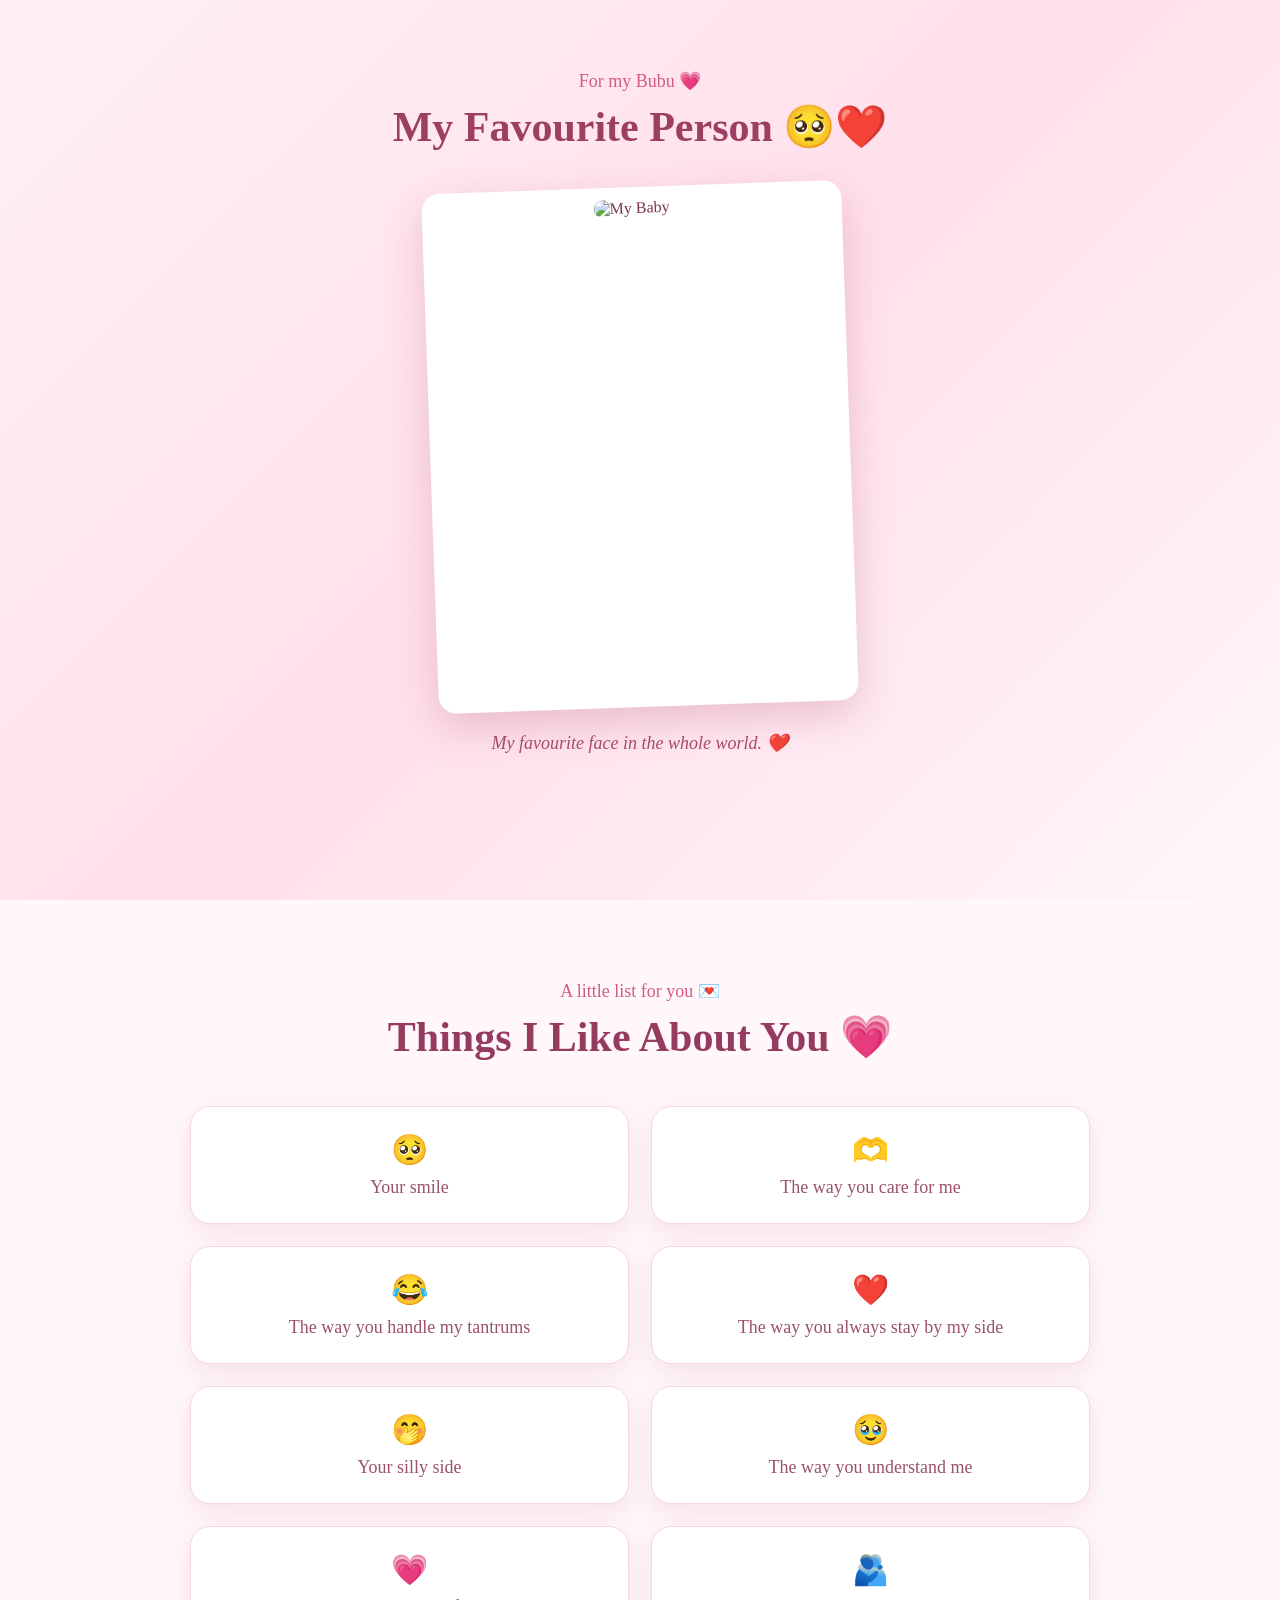
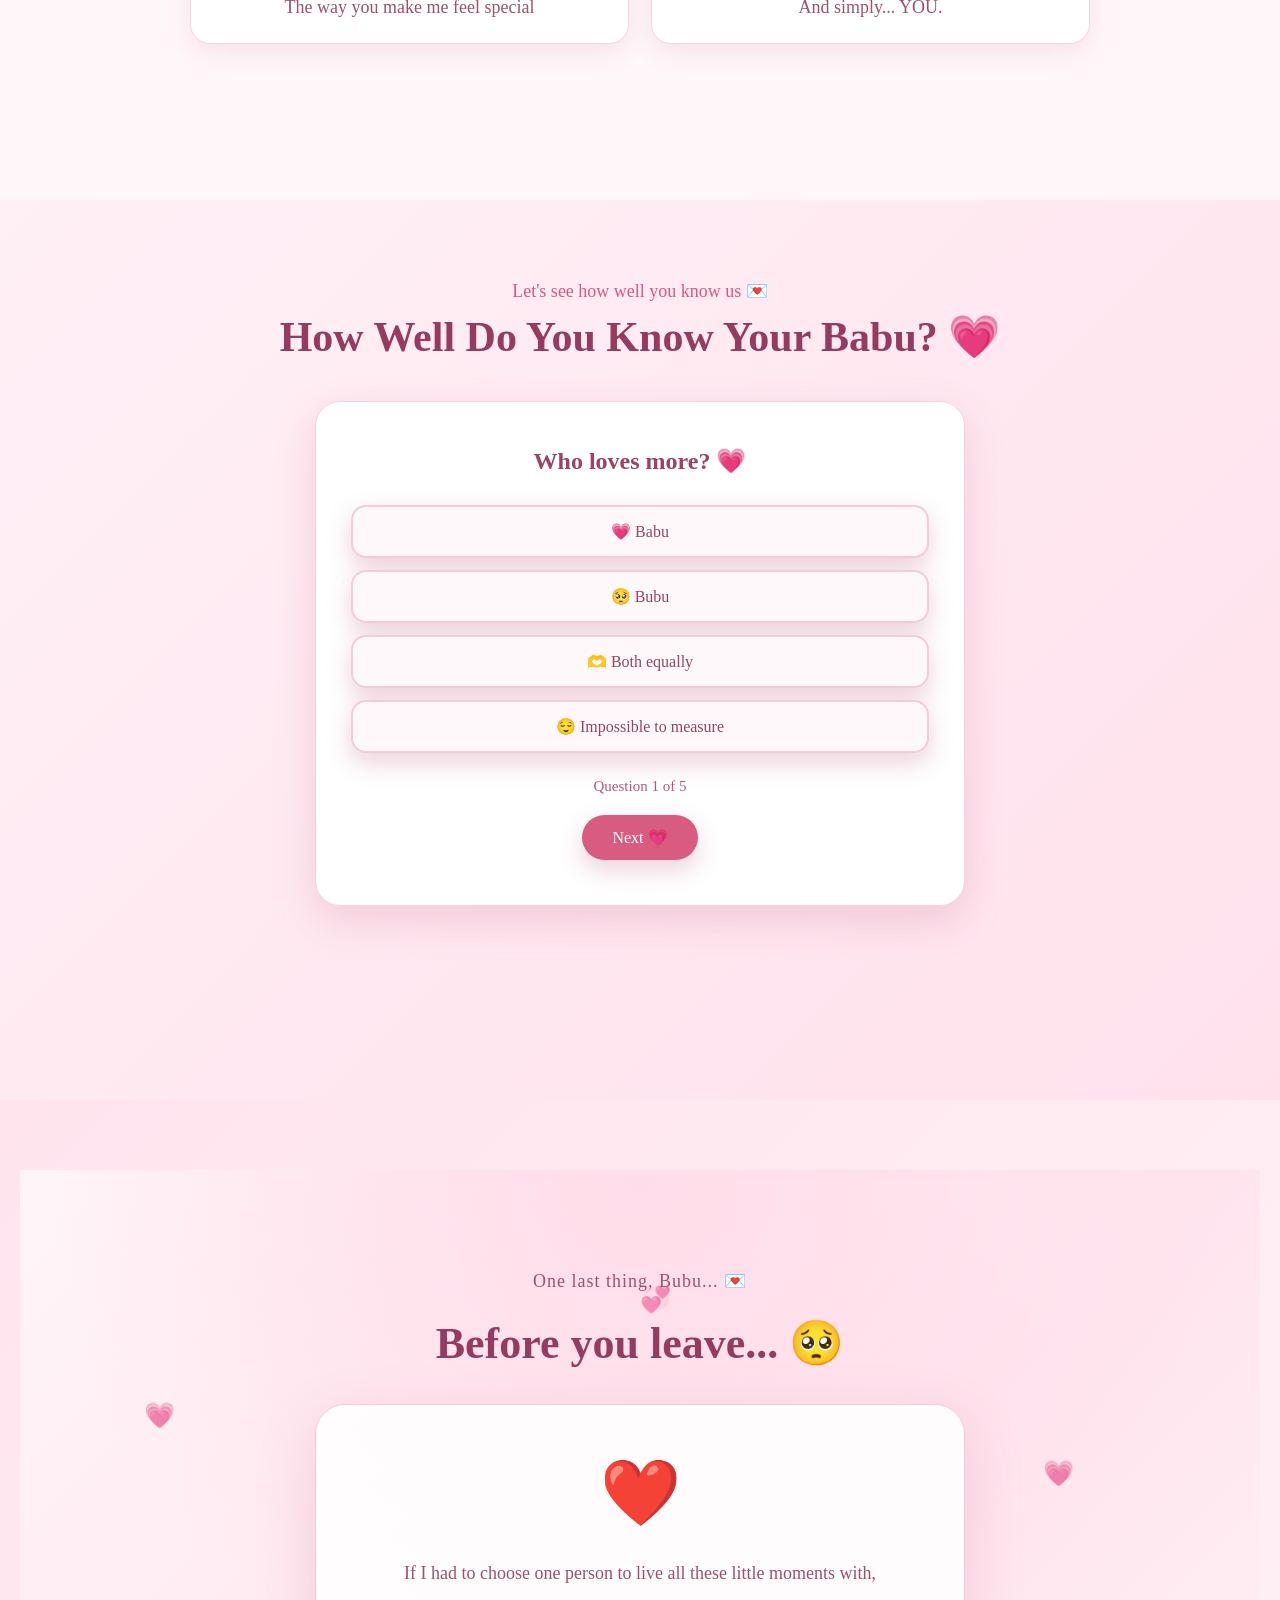
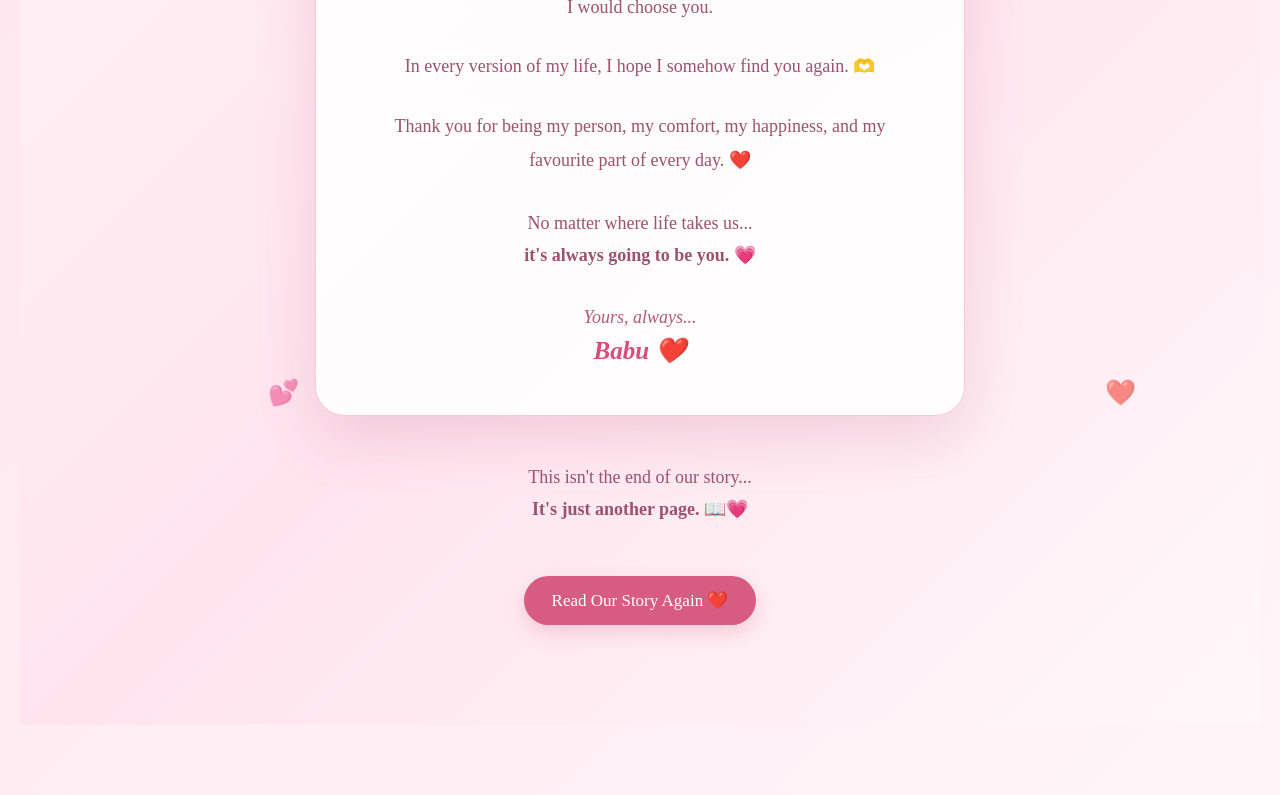
==== next-page.html @ 28523827 "Add files via upload" ====
<!DOCTYPE html>
<html lang="en">

<head>
    <meta charset="UTF-8">
    <meta name="viewport" content="width=device-width, initial-scale=1.0">

    <title>Things I Like About You 💗</title>

    <link rel="stylesheet" href="style.css">
</head>

<body>
    <body>

    <audio id="backgroundMusic" loop autoplay>
        <source src="music/Our Song.mp3" type="audio/mpeg">
    </audio>
    <script>
const music = document.getElementById("backgroundMusic");

const savedTime = sessionStorage.getItem("loveSongTime");

if (savedTime) {
    music.currentTime = parseFloat(savedTime);
}

music.addEventListener("timeupdate", function () {
    sessionStorage.setItem("loveSongTime", music.currentTime);
});

window.addEventListener("beforeunload", function () {
    sessionStorage.setItem("loveSongTime", music.currentTime);
});

music.play().catch(() => {});
</script>

    <!-- baaki next-page ka code -->

    <!-- BIG PHOTO SECTION -->

    <section class="baby-section">

        <p class="baby-small">For my Bubu 💗</p>

        <h1>My Favourite Person 🥺❤️</h1>

        <div class="big-baby-photo">
            <img src="photos/Baby.jpeg" alt="My Baby">
        </div>

        <p class="photo-caption">
            My favourite face in the whole world. ❤️
        </p>

    </section>


    <!-- THINGS I LIKE ABOUT YOU -->

    <section class="things-section">

        <p class="things-small">A little list for you 💌</p>

        <h2>Things I Like About You 💗</h2>

        <div class="things-container">

            <div class="thing-card">
                <span>🥺</span>
                <p>Your smile</p>
            </div>

            <div class="thing-card">
                <span>🫶</span>
                <p>The way you care for me</p>
            </div>

            <div class="thing-card">
                <span>😂</span>
                <p>The way you handle my tantrums</p>
            </div>

            <div class="thing-card">
                <span>❤️</span>
                <p>The way you always stay by my side</p>
            </div>

            <div class="thing-card">
                <span>🤭</span>
                <p>Your silly side</p>
            </div>

            <div class="thing-card">
                <span>🥹</span>
                <p>The way you understand me</p>
            </div>

            <div class="thing-card">
                <span>💗</span>
                <p>The way you make me feel special</p>
            </div>

            <div class="thing-card">
                <span>🫂</span>
                <p>And simply... YOU.</p>
            </div>

        </div>

    </section>
    </section>


<!-- COUPLE QUIZ -->

<section class="quiz-section">

    <p class="quiz-small">Let's see how well you know us 💌</p>

    <h2>How Well Do You Know Your Babu? 💗</h2>

    <div class="quiz-card">

        <div id="quizQuestion">

            <h3 id="questionText">Question</h3>

            <div id="quizOptions"></div>

        </div>

        <p id="quizProgress">Question 1 of 6</p>

        <button id="nextQuestionBtn" class="quiz-next-btn">
            Next 💗
        </button>

        <div id="quizResult" class="quiz-result"></div>

    </div>

</section>


<!-- NEXT BUTTON -->

<section class="next-section">
    <script>

const quizData = [

    {
        question: "Who loves more? 💗",
        options: [
            "💗 Babu",
            "🥺 Bubu",
            "🫶 Both equally",
            "😌 Impossible to measure"
        ],
        answer: 2
    },

    {
        question: "Who gets irritated easily? 😤",
        options: [
            "😤 Babu",
            "😭 Bubu",
            "😂 Both of us",
            "🕊️ Neither, we're too peaceful"
        ],
        answer: 0
    },

    {
        question: "Who says sorry first after a fight? 🥺",
        options: [
            "🥺 Babu",
            "😌 Bubu",
            "🤝 Whoever is more guilty",
            "😂 Nobody, we just start talking again"
        ],
        answer: 0
    },

    {
        question: "Who stays longer after a fight? 🫂",
        options: [
            "😤 Babu",
            "🥺 Bubu",
            "🫂 Both stay",
            "😂 Fight khatam hone tak dono online"
        ],
        answer: 0
    },

    {
        question: "What animal would Babu choose? 🐾",
        options: [
            "🐶 Dog",
            "🐱 Cat",
            "🐼 Panda",
            "🦁 Lion"
        ],
        answer: 0
    }

];

let currentQuestion = 0;
let score = 0;
let selectedAnswer = false;

const questionText = document.getElementById("questionText");
const quizOptions = document.getElementById("quizOptions");
const quizProgress = document.getElementById("quizProgress");
const nextQuestionBtn = document.getElementById("nextQuestionBtn");
const quizResult = document.getElementById("quizResult");

function loadQuestion() {

    selectedAnswer = false;

    const question = quizData[currentQuestion];

    questionText.textContent = question.question;

    quizOptions.innerHTML = "";

    question.options.forEach((option, index) => {

        const button = document.createElement("button");

        button.classList.add("quiz-option");
        button.textContent = option;

        button.addEventListener("click", function () {

            if (selectedAnswer) return;

            selectedAnswer = true;

            if (index === question.answer) {

                button.classList.add("correct");
                score++;

            } else {

                button.classList.add("wrong");

                const allOptions =
                    document.querySelectorAll(".quiz-option");

                allOptions[question.answer]
                    .classList.add("correct");
            }

        });

        quizOptions.appendChild(button);

    });

    quizProgress.textContent =
        `Question ${currentQuestion + 1} of ${quizData.length}`;

    nextQuestionBtn.textContent =
        currentQuestion === quizData.length - 1
        ? "See Result 💗"
        : "Next 💗";
}

nextQuestionBtn.addEventListener("click", function () {

    if (!selectedAnswer) {

        alert("Pehle ek option choose karo Bubu! 🥺❤️");
        return;

    }

    if (currentQuestion < quizData.length - 1) {

        currentQuestion++;
        loadQuestion();

    } else {

        showResult();

    }

});

function showResult() {

    document.getElementById("quizQuestion").style.display = "none";

    quizProgress.style.display = "none";

    nextQuestionBtn.style.display = "none";

    quizResult.style.display = "block";

    if (score === 5) {

        quizResult.innerHTML =
            `🥹❤️ PERFECT SCORE! ❤️🥹
            <br><br>
            You really know your Babu! 🫶
            <br>
            <small>5 / 5 correct 💗</small>`;

    } else if (score >= 3) {

        quizResult.innerHTML =
            `🥰 Not bad Bubu! 💗
            <br><br>
            You know your Babu pretty well! 🫶
            <br>
            <small>${score} / 5 correct 💕</small>`;

    } else {

        quizResult.innerHTML =
            `😂 Bubu... we need to talk! 😭❤️
            <br><br>
            You need to know your Babu better! 🥺
            <br>
            <small>${score} / 5 correct 💗</small>`;

    }

}

loadQuestion();

</script>


  <!-- SPECIAL ENDING -->

<section class="special-ending">

    <div class="ending-hearts">
        <span>💗</span>
        <span>💕</span>
        <span>💗</span>
        <span>❤️</span>
        <span>💞</span>
    </div>

    <p class="ending-small">
        One last thing, Bubu... 💌
    </p>

    <h2>
        Before you leave... 🥺
    </h2>

    <div class="ending-card">

        <div class="big-heart">
            ❤️
        </div>

        <p class="ending-message">
            If I had to choose one person
            to live all these little moments with,
            <br>
            I would choose you.
        </p>

        <p class="ending-message">
            In every version of my life,
            I hope I somehow find you again. 🫶
        </p>

        <p class="ending-message">
            Thank you for being my person,
            my comfort,
            my happiness,
            and my favourite part of every day. ❤️
        </p>

        <p class="ending-final">
            No matter where life takes us...
            <br>
            <b>it's always going to be you. 💗</b>
        </p>

        <div class="forever">
            Yours, always...
            <br>
            <span>Babu ❤️</span>
        </div>

    </div>

    <p class="ending-bottom">
        This isn't the end of our story...<br>
        <b>It's just another page. 📖💗</b>
    </p>

    <a href="index.html" class="restart-btn">
        Read Our Story Again ❤️
    </a>

</section>
</html>
---- style.css ----
* {
    margin: 0;
    padding: 0;
    box-sizing: border-box;
}

html {
    scroll-behavior: smooth;
}

body {
    font-family: Georgia, serif;
    overflow-x: hidden;
}


/* =========================
   OPENING SCREEN
   ========================= */

.welcome {
    min-height: 100vh;

    background: linear-gradient(
        135deg,
        #ffe6f0,
        #ffd1e3,
        #fff0f6
    );

    display: flex;
    justify-content: center;
    align-items: center;

    text-align: center;

    position: relative;
    overflow: hidden;
}

.welcome-content {
    position: relative;
    z-index: 2;

    animation: fadeIn 2s ease;
}

.small-text {
    color: #b85c7a;
    font-size: 18px;
    margin-bottom: 20px;
    letter-spacing: 1px;
}

h1 {
    color: #8f3153;
    font-size: 52px;
    line-height: 1.2;
    margin-bottom: 22px;
}

.subtitle {
    color: #a64d6c;
    font-size: 19px;
    line-height: 1.7;
    margin-bottom: 35px;
}


/* Button */

button {
    border: none;

    padding: 16px 34px;

    border-radius: 35px;

    background: #e85d88;
    color: white;

    font-size: 18px;
    font-family: Georgia, serif;

    cursor: pointer;

    box-shadow: 0 10px 25px rgba(180, 70, 110, 0.25);

    transition: 0.3s;
}

button:hover {
    transform: scale(1.08);
    background: #d94d78;
}


/* Floating hearts */

.hearts span {
    position: absolute;

    color: rgba(220, 80, 130, 0.35);

    font-size: 35px;

    animation: float 6s infinite ease-in-out;
}

.hearts span:nth-child(1) {
    left: 10%;
    top: 20%;
}

.hearts span:nth-child(2) {
    left: 80%;
    top: 15%;
    animation-delay: 1s;
}

.hearts span:nth-child(3) {
    left: 20%;
    top: 75%;
    animation-delay: 2s;
}

.hearts span:nth-child(4) {
    left: 75%;
    top: 70%;
    animation-delay: 3s;
}

.hearts span:nth-child(5) {
    left: 50%;
    top: 10%;
    animation-delay: 4s;
}


/* =========================
   STORY SECTION
   ========================= */

.story {
    min-height: 100vh;

    background: #fff7fa;

    display: flex;
    flex-direction: column;

    justify-content: center;
    align-items: center;

    text-align: center;

    padding: 40px;
}

.story-small {
    color: #d05a82;
    font-size: 18px;
    margin-bottom: 20px;
}

.story h2 {
    color: #8f3153;

    font-size: 44px;

    line-height: 1.3;

    margin-bottom: 25px;
}

.story-text {
    color: #a64d6c;

    font-size: 19px;

    line-height: 1.7;

    margin-bottom: 35px;
}

.story-text strong {
    color: #d94d78;

    font-size: 25px;
}


/* =========================
   ANIMATIONS
   ========================= */

@keyframes float {

    0%, 100% {
        transform: translateY(0) rotate(0deg);
    }

    50% {
        transform: translateY(-30px) rotate(15deg);
    }
}

@keyframes fadeIn {

    from {
        opacity: 0;
        transform: translateY(25px);
    }

    to {
        opacity: 1;
        transform: translateY(0);
    }
}


/* =========================
   MOBILE
   ========================= */

@media (max-width: 600px) {

    h1 {
        font-size: 38px;
    }

    .subtitle {
        font-size: 16px;
    }

    .story h2 {
        font-size: 34px;
    }

    .story-text {
        font-size: 16px;
    }

    .welcome-content {
        padding: 25px;
    }
}
/* =========================
   MEMORIES SECTION
   ========================= */

.memories {
    min-height: 100vh;
    background: linear-gradient(
        135deg,
        #fff0f6,
        #ffe0eb
    );

    padding: 80px 8%;

    text-align: center;
}

.memory-small {
    color: #d05a82;
    font-size: 17px;
    margin-bottom: 12px;
}

.memories h2 {
    color: #8f3153;
    font-size: 45px;
    margin-bottom: 15px;
}

.memory-intro {
    color: #a64d6c;
    font-size: 18px;
    margin-bottom: 45px;
}

.photo-grid {
    display: grid;

    grid-template-columns: repeat(
        auto-fit,
        minmax(220px, 1fr)
    );

    gap: 35px;

    max-width: 1100px;

    margin: auto;
}

.photo-card {
    background: white;

    padding: 12px 12px 20px;

    border-radius: 8px;

    box-shadow:
        0 10px 25px rgba(160, 60, 100, 0.15);

    transition: 0.4s;

    transform: rotate(-2deg);
}

.photo-card:nth-child(even) {
    transform: rotate(2deg);
}

.photo-card:hover {
    transform: translateY(-10px) rotate(0deg)
        scale(1.03);
}

.photo-card img {
    width: 100%;
    height: 260px;

    object-fit: cover;

    border-radius: 5px;
}

.photo-card p {
    color: #a64d6c;

    font-size: 16px;

    margin-top: 15px;

    line-height: 1.4;
}
/* =========================
   MUSIC SECTION
   ========================= */

.music-section {
    min-height: 70vh;

    background: linear-gradient(
        135deg,
        #ffe6f0,
        #fff5f8
    );

    display: flex;
    flex-direction: column;

    justify-content: center;
    align-items: center;

    text-align: center;

    padding: 70px 20px;
}

.music-small {
    color: #d05a82;
    font-size: 18px;
    margin-bottom: 12px;
}

.music-section h2 {
    color: #8f3153;
    font-size: 45px;
    margin-bottom: 15px;
}

.music-text {
    color: #a64d6c;
    font-size: 18px;
    line-height: 1.7;
    margin-bottom: 30px;
}

.music-player {
    background: white;

    width: min(500px, 90%);

    padding: 35px 25px;

    border-radius: 25px;

    box-shadow: 0 12px 30px rgba(180, 70, 110, 0.18);
}

.music-heart {
    font-size: 55px;
    color: #e85d88;

    margin-bottom: 10px;

    animation: heartbeat 1.5s infinite;
}

.music-player h3 {
    color: #9b3d5e;
    margin-bottom: 25px;
    font-size: 22px;
}

.music-player audio {
    width: 100%;
}


/* Heart animation */

@keyframes heartbeat {

    0%, 100% {
        transform: scale(1);
    }

    50% {
        transform: scale(1.15);
    }
}
/* =========================
   LOVE LETTER SECTION
========================= */

.letter-section {
    min-height: 100vh;
    background: #fff7fa;
    display: flex;
    flex-direction: column;
    justify-content: center;
    align-items: center;
    text-align: center;
    padding: 80px 20px;
}

.letter-small {
    color: #d05a82;
    font-size: 18px;
    margin-bottom: 12px;
}

.letter-section h2 {
    color: #8f3153;
    font-size: 44px;
    margin-bottom: 35px;
}

/* =========================
   LOVE LETTER
========================= */

.letter-section {
    min-height: 100vh;
    background: #fff7fa;
    display: flex;
    flex-direction: column;
    justify-content: center;
    align-items: center;
    text-align: center;
    padding: 80px 20px;
}

.letter-small {
    color: #d05a82;
    font-size: 18px;
    margin-bottom: 12px;
}

.letter-section h2 {
    color: #8f3153;
    font-size: 44px;
    margin-bottom: 30px;
}

/* Open Letter Button */

.open-letter-btn {
    background: #e85d88;
    color: white;
    border: none;
    padding: 15px 30px;
    border-radius: 30px;
    font-size: 17px;
    font-family: Georgia, serif;
    cursor: pointer;
    box-shadow: 0 8px 20px rgba(200, 70, 110, 0.2);
    transition: 0.3s;
}

.open-letter-btn:hover {
    transform: scale(1.05);
    background: #d94d78;
}

/* Letter Card */

.letter-card {
    display: none;

    background: #ffffff;
    max-width: 650px;
    padding: 45px 50px;
    margin-top: 30px;

    border-radius: 25px;
    box-shadow: 0 15px 40px rgba(180, 70, 110, 0.15);
    border: 1px solid #f8d4e0;

    color: #8f4a62;
    font-size: 17px;
    line-height: 1.8;

    animation: letterOpen 0.8s ease;
}

.letter-card.show {
    display: block;
}

.envelope {
    font-size: 55px;
    margin-bottom: 15px;
}

.letter-card h3 {
    color: #d94d78;
    font-size: 28px;
    margin-bottom: 20px;
}

.letter-card p {
    margin-bottom: 18px;
}

.final-line {
    color: #b13f65;
    font-weight: bold;
    margin-top: 25px;
}

.signature {
    margin-top: 30px;
    color: #d94d78;
    font-size: 20px;
    font-style: italic;
    font-weight: bold;
}

/* Letter opening animation */

@keyframes letterOpen {
    from {
        opacity: 0;
        transform: translateY(30px) scale(0.95);
    }

    to {
        opacity: 1;
        transform: translateY(0) scale(1);
    }
}
/* Next Page Button */

.next-page-btn {
    display: inline-block;
    margin-top: 25px;
    padding: 14px 28px;

    background: #e85d88;
    color: white;

    text-decoration: none;
    border-radius: 30px;

    font-size: 16px;
    font-family: Georgia, serif;

    box-shadow: 0 8px 20px rgba(200, 70, 110, 0.2);

    transition: 0.3s;
}

.next-page-btn:hover {
    transform: scale(1.05);
    background: #d94d78;
}
/* =========================
   OUR LITTLE UNIVERSE
========================= */

.universe-layout {
    width: 100%;
    max-width: 1000px;
    margin: 30px auto;

    display: flex;
    justify-content: center;
    align-items: flex-start;

    gap: 35px;
}


/* Timeline */

.timeline-wrapper {
    width: 600px;
}


/* Photos */

.universe-photos {
    width: 300px;

    display: grid;
    grid-template-columns: 1fr 1fr;

    gap: 18px;

    padding-top: 20px;
}


/* Individual photo */

.universe-photo {
    background: white;

    padding: 10px 10px 16px;

    border-radius: 5px;

    box-shadow: 0 10px 25px rgba(150, 70, 100, 0.18);

    text-align: center;

    transition: 0.4s ease;
}


.universe-photo img {
    width: 98px;
    height: 105px;

    object-fit: cover;

    display: block;

    border-radius: 3px;
}


.universe-photo span {
    display: block;

    margin-top: 7px;

    color: #9b4664;

    font-size: 10px;
}


/* Polaroid effect */

.photo-one {
    transform: rotate(-4deg);
}

.photo-two {
    transform: rotate(4deg);
}

.photo-three {
    transform: rotate(3deg);
}

.photo-four {
    transform: rotate(-4deg);
}


/* Hover */

.universe-photo:hover {
    transform: rotate(0deg) scale(1.05);

    z-index: 5;
}


/* Mobile */

@media (max-width: 850px) {

    .universe-layout {
        flex-direction: column;
        align-items: center;
    }

    .timeline-wrapper {
        width: 95%;
    }

    .universe-photos {
        width: 90%;
        max-width: 500px;
    }

}
/* SMALL PHOTO FIX */

.universe-photos {
    width: 240px !important;
    display: grid !important;
    grid-template-columns: 100px 100px !important;
    gap: 15px !important;
}

.universe-photo {
    width: 100px !important;
    height: 125px !important;
    padding: 5px !important;
    margin: 0 !important;
    background: white !important;
    box-sizing: border-box !important;
}

.universe-photo img {
    width: 90px !important;
    height: 90px !important;
    max-width: 90px !important;
    max-height: 90px !important;
    object-fit: cover !important;
    display: block !important;
}

.universe-photo span {
    display: block !important;
    font-size: 9px !important;
    margin-top: 5px !important;
}
/* ================================
   OUR LITTLE UNIVERSE - FINAL LOOK
================================ */

body {
    background: linear-gradient(135deg, #fff0f6, #ffe1ec, #fff7fa) !important;
    color: #7d3450;
}

/* Header */
.universe-header {
    text-align: center;
    padding: 70px 20px 40px;
}

.universe-header p {
    color: #d85b82;
    font-size: 20px;
}

.universe-header h1 {
    color: #a83d64;
    font-size: 48px;
    margin: 12px 0;
}

.universe-header span {
    color: #9b5870;
    font-size: 18px;
}

/* Main layout */
.universe-layout {
    position: relative;
}

/* Photo cards */
.universe-photo {
    width: 170px !important;
    height: 220px !important;
    padding: 10px !important;
    background: white;
    border-radius: 8px;
    box-shadow: 0 12px 30px rgba(170, 70, 110, 0.18);
    overflow: hidden;
    transition: transform 0.35s ease, box-shadow 0.35s ease;
}

.universe-photo img {
    width: 100% !important;
    height: 175px !important;
    object-fit: cover !important;
    display: block;
    border-radius: 4px;
}

.universe-photo span {
    display: block;
    text-align: center;
    margin-top: 8px;
    color: #b13f65;
    font-size: 14px;
}

.universe-photo:hover {
    transform: scale(1.05) rotate(0deg) !important;
    box-shadow: 0 18px 40px rgba(170, 70, 110, 0.25);
}

/* Cute floating hearts */
.universe-layout::before {
    content: "♡  ♥  ♡  ♥  ♡";
    position: fixed;
    top: 20%;
    left: 5%;
    color: #e88aaa;
    font-size: 25px;
    letter-spacing: 12px;
    opacity: 0.45;
    animation: floatingHearts 5s ease-in-out infinite;
    pointer-events: none;
}

.universe-layout::after {
    content: "♥  ♡  ♥";
    position: fixed;
    bottom: 15%;
    right: 5%;
    color: #e88aaa;
    font-size: 22px;
    letter-spacing: 10px;
    opacity: 0.4;
    animation: floatingHearts 4s ease-in-out infinite reverse;
    pointer-events: none;
}

@keyframes floatingHearts {
    0%, 100% {
        transform: translateY(0);
    }

    50% {
        transform: translateY(-18px);
    }
}

/* Next button */
.next-universe {
    text-align: center;
    padding: 60px 20px 80px;
}

.next-universe a {
    display: inline-block;
    text-decoration: none;
    background: #d85b82;
    color: white;
    padding: 14px 30px;
    border-radius: 30px;
    font-size: 17px;
    box-shadow: 0 8px 20px rgba(180, 70, 110, 0.2);
    transition: 0.3s;
}

.next-universe a:hover {
    transform: translateY(-4px);
    background: #b94168;
}
/* =================================
   THINGS I LIKE ABOUT YOU PAGE
================================= */

.baby-section {
    min-height: 100vh;
    padding: 70px 20px 50px;
    text-align: center;
    background: linear-gradient(135deg, #fff0f6, #ffe0eb, #fff7fa);
}

.baby-small {
    color: #d45b82;
    font-size: 18px;
    margin-bottom: 10px;
}

.baby-section h1 {
    color: #9d3f62;
    font-size: 42px;
    margin-bottom: 35px;
}

/* BIG PHOTO */

.big-baby-photo {
    width: 420px;
    height: 520px;
    margin: auto;
    padding: 12px;
    background: white;
    border-radius: 18px;
    box-shadow: 0 15px 40px rgba(170, 70, 110, 0.25);
    transform: rotate(-2deg);
    transition: 0.4s;
}

.big-baby-photo:hover {
    transform: rotate(0deg) scale(1.02);
}

.big-baby-photo img {
    width: 100%;
    height: 100%;
    object-fit: cover;
    border-radius: 12px;
}

.photo-caption {
    margin-top: 25px;
    color: #a94b6d;
    font-size: 18px;
    font-style: italic;
}


/* THINGS SECTION */

.things-section {
    min-height: 100vh;
    padding: 80px 20px;
    text-align: center;
    background: #fff7fa;
}

.things-small {
    color: #d45b82;
    font-size: 18px;
    margin-bottom: 10px;
}

.things-section h2 {
    color: #963b60;
    font-size: 42px;
    margin-bottom: 45px;
}


/* CARDS */

.things-container {
    max-width: 900px;
    margin: auto;

    display: grid;
    grid-template-columns: repeat(2, 1fr);
    gap: 22px;
}

.thing-card {
    background: white;
    padding: 25px 20px;

    border-radius: 20px;

    box-shadow: 0 8px 25px rgba(180, 70, 110, 0.12);

    border: 1px solid #f7d5e1;

    transition: 0.3s;
}

.thing-card:hover {
    transform: translateY(-7px);
    box-shadow: 0 15px 30px rgba(180, 70, 110, 0.2);
}

.thing-card span {
    font-size: 30px;
}

.thing-card p {
    margin-top: 10px;
    color: #9b526d;
    font-size: 18px;
}


/* NEXT SECTION */

.next-section {
    text-align: center;
    padding: 70px 20px;
    background: linear-gradient(135deg, #ffe4ee, #fff5f8);
}

.next-section p {
    color: #9b526d;
    font-size: 18px;
    margin-bottom: 25px;
}

.next-section a {
    display: inline-block;

    text-decoration: none;

    background: #d85b82;
    color: white;

    padding: 14px 28px;

    border-radius: 30px;

    font-size: 17px;

    transition: 0.3s;
}

.next-section a:hover {
    background: #b94068;
    transform: translateY(-3px);
}


/* MOBILE */

@media (max-width: 600px) {

    .baby-section h1 {
        font-size: 32px;
    }

    .big-baby-photo {
        width: 90%;
        height: 450px;
    }

    .things-section h2 {
        font-size: 32px;
    }

    .things-container {
        grid-template-columns: 1fr;
    }
}
/* =================================
   COUPLE QUIZ
================================= */

.quiz-section {
    min-height: 100vh;
    padding: 80px 20px;
    text-align: center;
    background: linear-gradient(135deg, #fff0f6, #ffe1ec);
}

.quiz-small {
    color: #d45b82;
    font-size: 18px;
    margin-bottom: 10px;
}

.quiz-section h2 {
    color: #963b60;
    font-size: 42px;
    margin-bottom: 40px;
}

.quiz-card {
    max-width: 650px;
    margin: auto;
    background: white;
    padding: 45px 35px;
    border-radius: 25px;
    box-shadow: 0 15px 40px rgba(180, 70, 110, 0.18);
    border: 1px solid #f6d2df;
}

.quiz-card h3 {
    color: #9b4265;
    font-size: 24px;
    margin-bottom: 30px;
}

.quiz-option {
    display: block;
    width: 100%;
    padding: 15px 20px;
    margin: 12px 0;
    border: 2px solid #f3cbd9;
    background: #fff8fb;
    color: #914761;
    border-radius: 15px;
    font-size: 16px;
    font-family: Georgia, serif;
    cursor: pointer;
    transition: 0.3s;
}

.quiz-option:hover {
    background: #ffe5ef;
    transform: translateY(-2px);
}

.quiz-option.selected {
    background: #f8bfd3;
    border-color: #d85b82;
}

.quiz-option.correct {
    background: #dff5e5;
    border-color: #65ad7a;
}

.quiz-option.wrong {
    background: #ffe0e0;
    border-color: #d66b6b;
}

#quizProgress {
    margin-top: 25px;
    color: #b45a78;
    font-size: 15px;
}

.quiz-next-btn {
    margin-top: 20px;
    padding: 13px 30px;
    border: none;
    border-radius: 30px;
    background: #d85b82;
    color: white;
    font-family: Georgia, serif;
    font-size: 16px;
    cursor: pointer;
    transition: 0.3s;
}

.quiz-next-btn:hover {
    background: #b94068;
    transform: scale(1.05);
}

.quiz-result {
    display: none;
    margin-top: 25px;
    color: #963b60;
    font-size: 20px;
    line-height: 1.7;
    font-weight: bold;
}

@media (max-width: 600px) {

    .quiz-section h2 {
        font-size: 32px;
    }

    .quiz-card {
        padding: 35px 20px;
    }
}
/* =========================
   SPECIAL ENDING
========================= */

.special-ending {
    min-height: 100vh;
    padding: 100px 20px;
    background:
        radial-gradient(circle at top, #ffdce9, transparent 45%),
        linear-gradient(135deg, #fff5f8, #ffe4ee, #fff8fa);

    display: flex;
    flex-direction: column;
    align-items: center;
    justify-content: center;

    text-align: center;
    position: relative;
    overflow: hidden;
}


.ending-small {
    color: #d45b82;
    font-size: 18px;
    margin-bottom: 12px;
    letter-spacing: 1px;
}


.special-ending h2 {
    color: #963b60;
    font-size: 44px;
    margin-bottom: 35px;
}


.ending-card {
    width: 90%;
    max-width: 650px;

    background: rgba(255, 255, 255, 0.9);

    padding: 50px 45px;

    border-radius: 30px;

    border: 1px solid #f5cada;

    box-shadow:
        0 20px 60px rgba(180, 70, 110, 0.18);

    animation: endingAppear 1.2s ease;
}


.big-heart {
    font-size: 65px;
    margin-bottom: 25px;

    animation: heartBeat 1.5s infinite;
}


.ending-message {
    color: #914761;
    font-size: 18px;
    line-height: 1.9;
    margin-bottom: 22px;
}


.ending-final {
    color: #a83d65;
    font-size: 21px;
    line-height: 1.8;
    margin-top: 30px;
}


.forever {
    margin-top: 35px;

    color: #b35a78;

    font-size: 18px;

    font-style: italic;
}


.forever span {
    color: #d94d78;

    font-size: 25px;

    font-weight: bold;

    display: inline-block;

    margin-top: 8px;
}


.ending-bottom {
    margin-top: 45px;

    color: #a94b6d;

    font-size: 18px;

    line-height: 1.8;
}


.restart-btn {
    display: inline-block;

    margin-top: 25px;

    padding: 14px 30px;

    background: #d85b82;

    color: white;

    text-decoration: none;

    border-radius: 30px;

    font-size: 16px;

    font-family: Georgia, serif;

    box-shadow:
        0 8px 20px rgba(200, 70, 110, 0.2);

    transition: 0.3s;
}


.restart-btn:hover {
    background: #b94068;

    transform: scale(1.06);
}


/* Floating hearts */

.ending-hearts span {
    position: absolute;

    font-size: 25px;

    opacity: 0.6;

    animation: floatingHeart 6s infinite ease-in-out;
}


.ending-hearts span:nth-child(1) {
    left: 10%;
    top: 20%;
}

.ending-hearts span:nth-child(2) {
    left: 20%;
    top: 70%;
    animation-delay: 1s;
}

.ending-hearts span:nth-child(3) {
    right: 15%;
    top: 25%;
    animation-delay: 2s;
}

.ending-hearts span:nth-child(4) {
    right: 10%;
    top: 70%;
    animation-delay: 3s;
}

.ending-hearts span:nth-child(5) {
    left: 50%;
    top: 10%;
    animation-delay: 1.5s;
}


/* Animations */

@keyframes endingAppear {

    from {
        opacity: 0;
        transform: translateY(40px) scale(0.95);
    }

    to {
        opacity: 1;
        transform: translateY(0) scale(1);
    }

}


@keyframes heartBeat {

    0%, 100% {
        transform: scale(1);
    }

    50% {
        transform: scale(1.15);
    }

}


@keyframes floatingHeart {

    0% {
        transform: translateY(0) rotate(0deg);
    }

    50% {
        transform: translateY(-25px) rotate(10deg);
    }

    100% {
        transform: translateY(0) rotate(0deg);
    }

}


/* Mobile */

@media (max-width: 600px) {

    .special-ending {
        padding: 70px 15px;
    }

    .special-ending h2 {
        font-size: 32px;
    }

    .ending-card {
        padding: 40px 22px;
    }

    .ending-message {
        font-size: 16px;
    }

    .ending-final {
        font-size: 18px;
    }

}
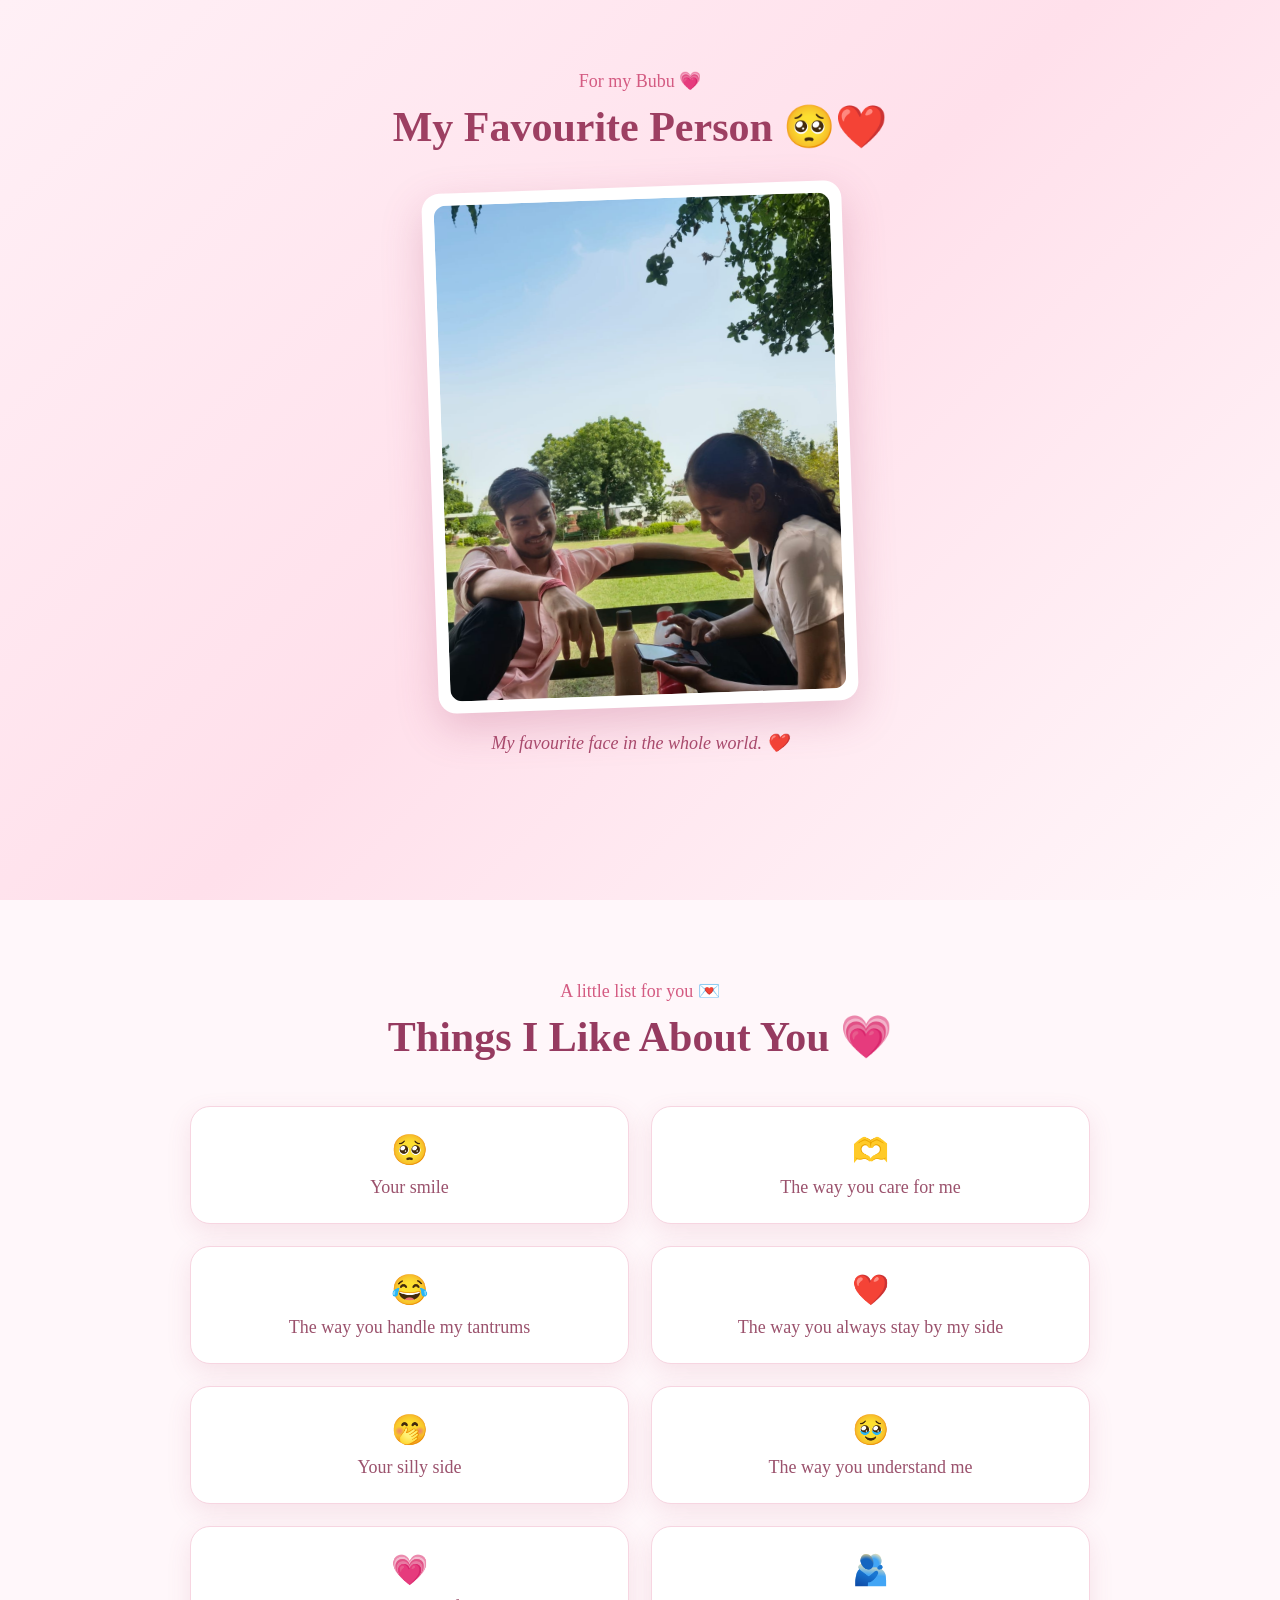
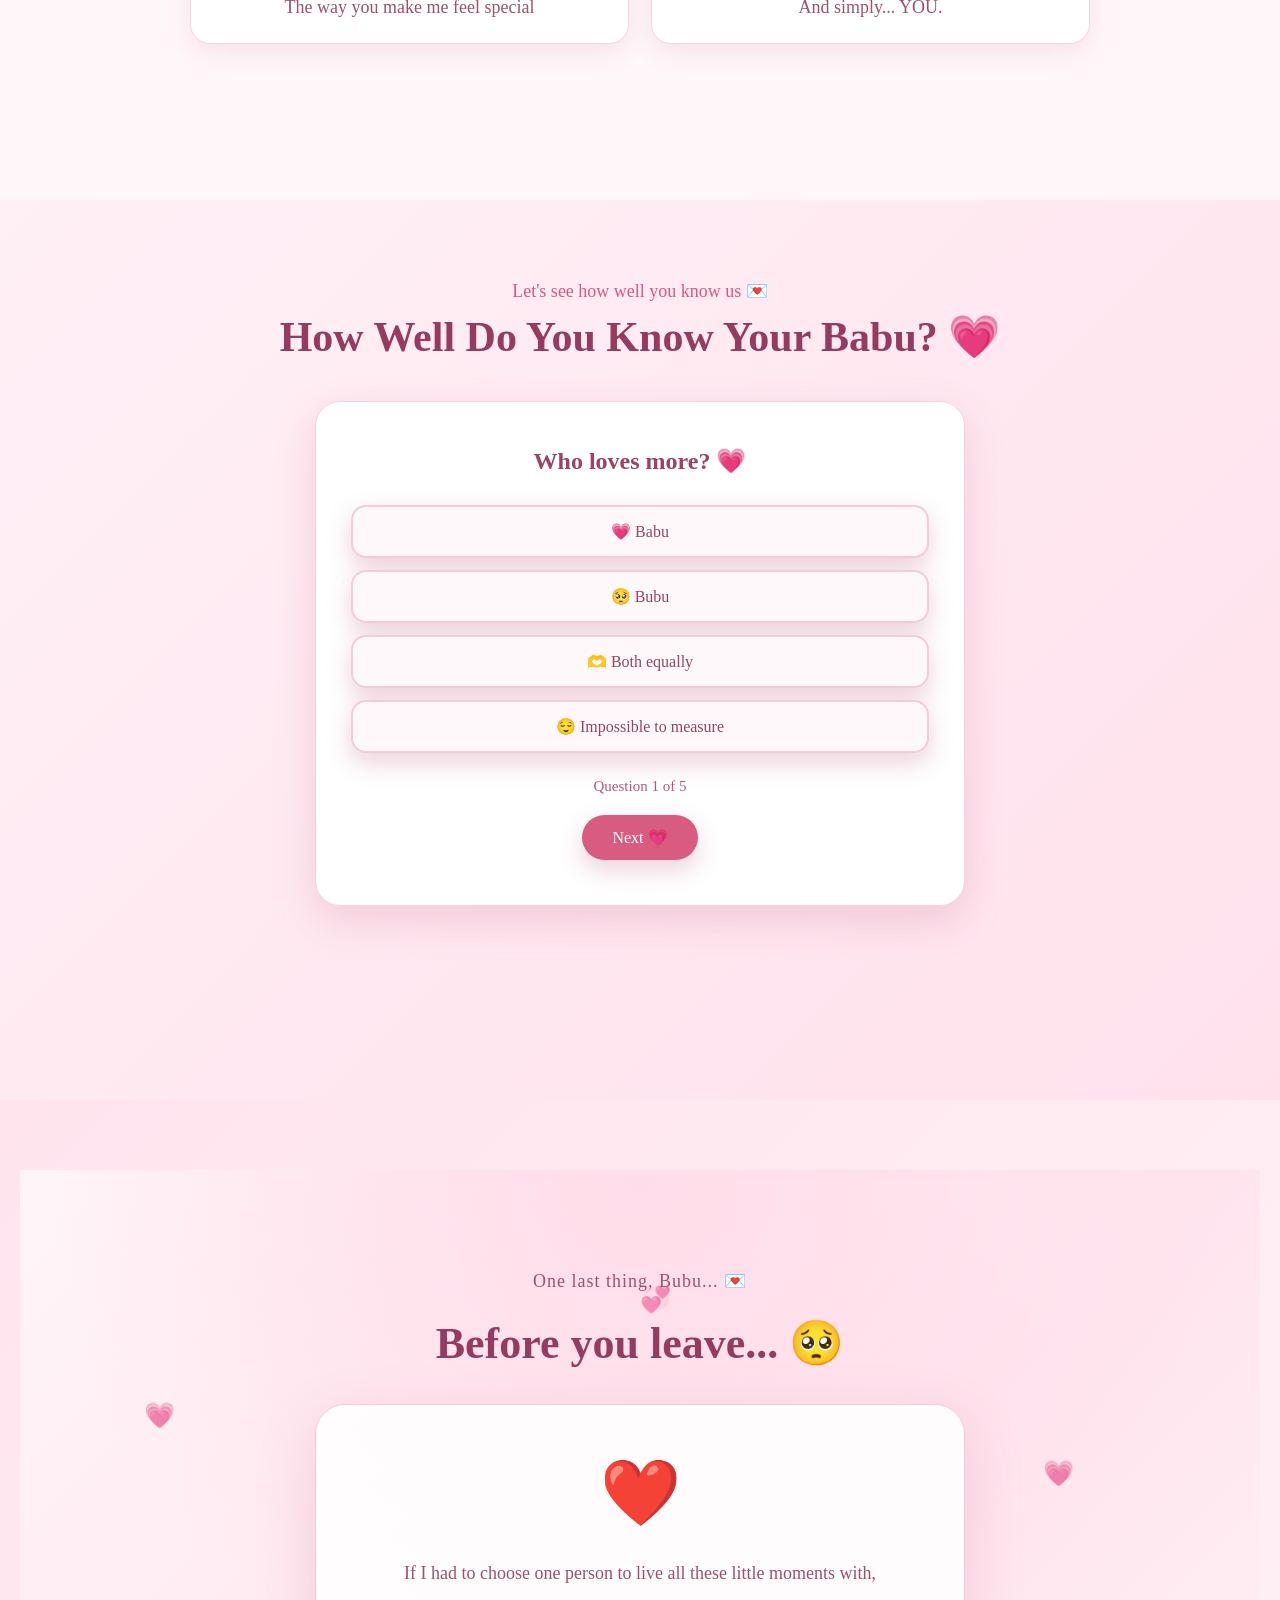
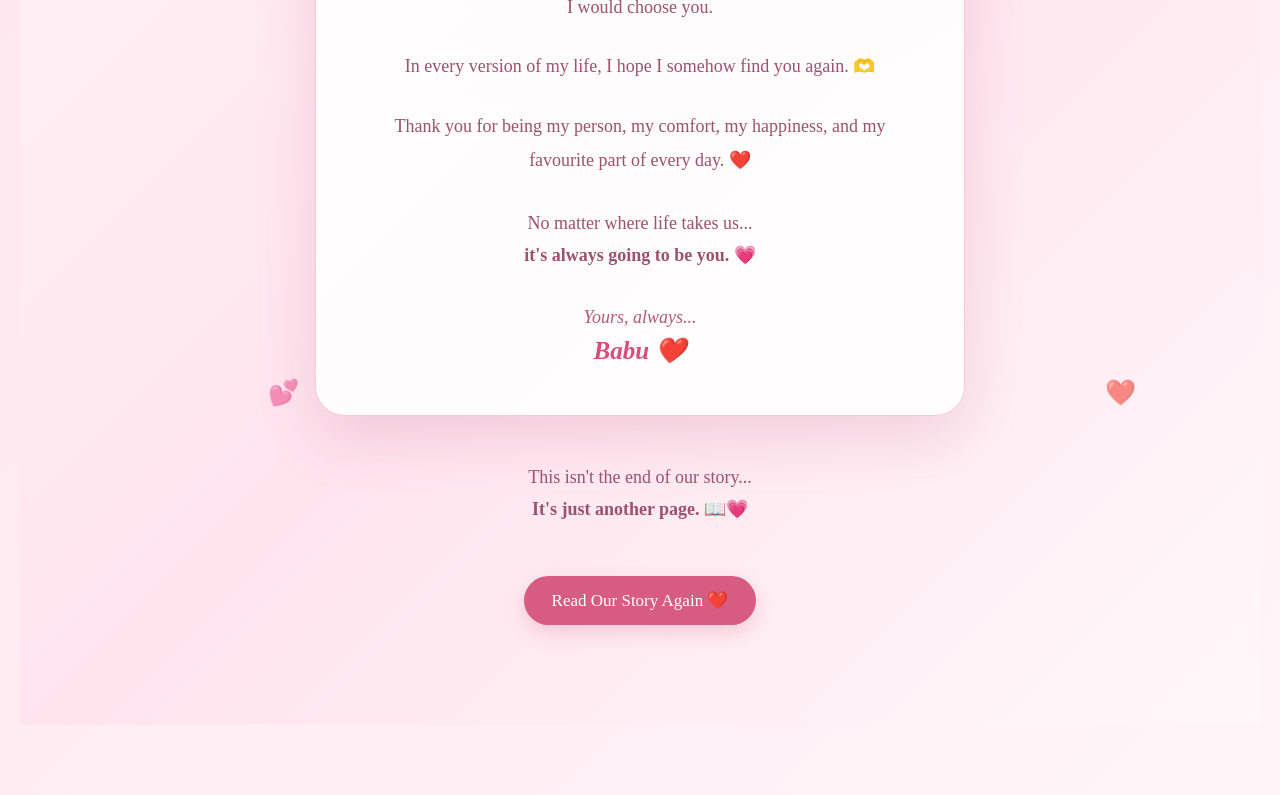
==== commit 020db524: "Fix HTML encoding and update audio source" ====
--- a/next-page.html
+++ b/next-page.html
@@ -14,7 +14,7 @@
     <body>
 
     <audio id="backgroundMusic" loop autoplay>
-        <source src="music/Our Song.mp3" type="audio/mpeg">
+        <source src="Our Song.mp3" type="audio/mpeg">
     </audio>
     <script>
 const music = document.getElementById("backgroundMusic");
@@ -47,7 +47,7 @@
         <h1>My Favourite Person 🥺❤️</h1>
 
         <div class="big-baby-photo">
-            <img src="photos/Baby.jpeg" alt="My Baby">
+            <img src="Baby.jpeg" alt="My Baby">
         </div>
 
         <p class="photo-caption">
@@ -409,4 +409,4 @@
     </a>
 
 </section>
-</html>+</html>
